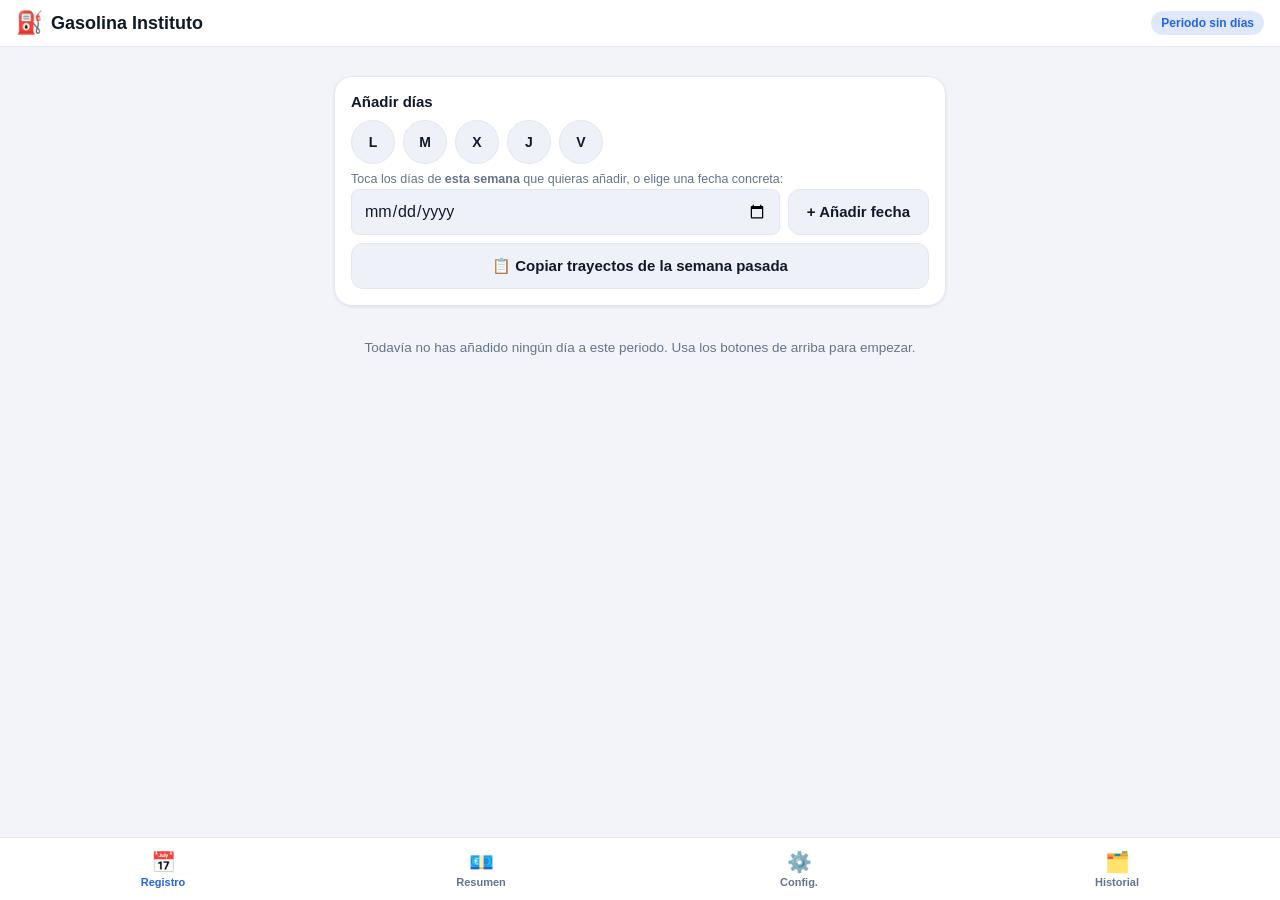
==== index.html @ df7a8aff "Registro guiado en 3 pasos, informe de deudas completo y mejoras de uso diario - Añadir/editar traye" ====
<!DOCTYPE html>
<html lang="es">
<head>
<meta charset="UTF-8">
<meta name="viewport" content="width=device-width, initial-scale=1, viewport-fit=cover, maximum-scale=1">
<title>Gasolina Instituto</title>
<meta name="description" content="Calcula cuánto paga cada persona de gasolina al compartir coche para ir al instituto">

<!-- PWA -->
<link rel="manifest" href="manifest.json">
<meta name="theme-color" content="#2563eb">
<meta name="color-scheme" content="light dark">

<!-- iOS: instalación en pantalla de inicio -->
<meta name="apple-mobile-web-app-capable" content="yes">
<meta name="apple-mobile-web-app-status-bar-style" content="black-translucent">
<meta name="apple-mobile-web-app-title" content="Gasolina">
<link rel="apple-touch-icon" href="icons/apple-touch-icon.png">
<link rel="icon" type="image/png" sizes="32x32" href="icons/favicon-32.png">

<link rel="stylesheet" href="css/styles.css">
</head>
<body>

<header class="app-header">
  <div class="app-header-title">
    <span class="app-logo" aria-hidden="true">⛽</span>
    <h1>Gasolina Instituto</h1>
  </div>
  <div class="period-badge" id="periodLabel">Periodo actual</div>
</header>

<div id="iosInstallBanner" class="ios-banner hidden">
  <span>Instala esta app: toca <strong>Compartir</strong> <span aria-hidden="true">⬆️</span> y luego <strong>&quot;Añadir a pantalla de inicio&quot;</strong>.</span>
  <button type="button" id="iosInstallDismiss" class="icon-btn" aria-label="Cerrar aviso">✕</button>
</div>

<div id="updateBanner" class="ios-banner update-banner hidden">
  <span>Hay una versión nueva de la app disponible.</span>
  <button type="button" id="updateReloadBtn" class="btn btn-sm btn-primary">Actualizar</button>
</div>

<main id="mainContent">

  <!-- ===================== REGISTRO ===================== -->
  <section id="tab-registro" class="tab-panel active" data-tab-panel="registro">

    <div class="card add-day-card">
      <h2>Añadir días</h2>
      <div class="quick-days" id="quickWeekdayButtons">
        <button type="button" class="chip-btn" data-weekday="1">L</button>
        <button type="button" class="chip-btn" data-weekday="2">M</button>
        <button type="button" class="chip-btn" data-weekday="3">X</button>
        <button type="button" class="chip-btn" data-weekday="4">J</button>
        <button type="button" class="chip-btn" data-weekday="5">V</button>
      </div>
      <p class="hint">Toca los días de <strong>esta semana</strong> que quieras añadir, o elige una fecha concreta:</p>
      <div class="row-inline">
        <input type="date" id="customDateInput" class="input">
        <button type="button" id="addCustomDateBtn" class="btn btn-secondary">+ Añadir fecha</button>
      </div>
      <button type="button" id="copyPrevWeekBtn" class="btn btn-secondary btn-block mt-8">📋 Copiar trayectos de la semana pasada</button>
    </div>

    <div id="dayList" class="day-list">
      <!-- días renderizados por JS -->
    </div>

    <p id="registroEmptyState" class="empty-state hidden">
      Todavía no has añadido ningún día a este periodo. Usa los botones de arriba para empezar.
    </p>
  </section>

  <!-- ===================== RESUMEN ===================== -->
  <section id="tab-resumen" class="tab-panel" data-tab-panel="resumen">
    <div id="summaryContent"><!-- renderizado por JS --></div>
  </section>

  <!-- ===================== CONFIGURACIÓN ===================== -->
  <section id="tab-config" class="tab-panel" data-tab-panel="config">

    <div class="card">
      <div class="card-header-row">
        <h2>Personas</h2>
        <button type="button" class="btn btn-primary btn-sm" id="addPersonBtn">+ Añadir</button>
      </div>
      <div id="peopleList" class="item-list"></div>
      <p id="peopleEmptyState" class="empty-state hidden">Añade a las personas del grupo.</p>
    </div>

    <div class="card">
      <div class="card-header-row">
        <h2>Coches</h2>
        <button type="button" class="btn btn-primary btn-sm" id="addCarBtn">+ Añadir</button>
      </div>
      <div id="carsList" class="item-list"></div>
      <p id="carsEmptyState" class="empty-state hidden">Añade personas primero y luego los coches del grupo.</p>
    </div>

    <div class="card">
      <h2>Precio de la gasolina</h2>
      <label class="field">
        <span>Precio general (€/L)</span>
        <input type="number" id="globalPriceInput" class="input" inputmode="decimal" step="0.001" min="0" placeholder="1.650">
      </label>
      <p class="hint">Cada coche puede tener su propio precio si repostáis en gasolineras distintas (edítalo en el coche).</p>
    </div>

    <div class="card">
      <div class="card-header-row">
        <h2>Trayectos guardados</h2>
        <button type="button" class="btn btn-primary btn-sm" id="addSavedTripBtn">+ Añadir</button>
      </div>
      <div id="savedTripsList" class="item-list"></div>
      <p id="savedTripsEmptyState" class="empty-state hidden">Ej. &quot;Casa → Instituto, 15 km&quot; para no escribir los km cada vez.</p>
    </div>

    <div class="card">
      <h2>Opciones</h2>
      <label class="field-toggle">
        <input type="checkbox" id="driverPaysToggle">
        <span>El conductor paga su parte de cada trayecto</span>
      </label>
      <p class="hint">Si lo desactivas, el conductor no paga cuando también marcas que iba en el coche: solo pagan los demás pasajeros.</p>
    </div>

    <div class="card">
      <h2>Datos</h2>
      <p class="hint">Todo se guarda solo en este dispositivo. Exporta una copia de seguridad de vez en cuando.</p>
      <div class="row-inline wrap">
        <button type="button" class="btn btn-secondary" id="exportDataBtn">⬇️ Exportar JSON</button>
        <button type="button" class="btn btn-secondary" id="importDataBtn">⬆️ Importar JSON</button>
        <input type="file" id="importFileInput" accept="application/json" class="hidden">
      </div>
      <button type="button" class="btn btn-danger" id="resetDataBtn">Borrar todos los datos</button>
    </div>
  </section>

  <!-- ===================== HISTORIAL ===================== -->
  <section id="tab-historial" class="tab-panel" data-tab-panel="historial">
    <div id="historyAggregate" class="hidden"></div>
    <button type="button" id="clearHistoryBtn" class="btn btn-danger hidden">🗑 Borrar todo el historial</button>
    <h2 id="historyListHeading" class="section-heading hidden">Periodos cerrados</h2>
    <div id="historyList" class="history-list"></div>
    <p id="historyEmptyState" class="empty-state hidden">Aún no has cerrado ningún periodo. Cuando lo hagas desde &quot;Resumen&quot;, aparecerá aquí.</p>
  </section>

</main>

<nav class="tabbar" id="tabbar">
  <button type="button" class="tab-btn active" data-tab="registro">
    <span class="tab-icon" aria-hidden="true">📅</span><span>Registro</span>
  </button>
  <button type="button" class="tab-btn" data-tab="resumen">
    <span class="tab-icon" aria-hidden="true">💶</span><span>Resumen</span>
  </button>
  <button type="button" class="tab-btn" data-tab="config">
    <span class="tab-icon" aria-hidden="true">⚙️</span><span>Config.</span>
  </button>
  <button type="button" class="tab-btn" data-tab="historial">
    <span class="tab-icon" aria-hidden="true">🗂️</span><span>Historial</span>
  </button>
</nav>

<!-- Modal genérico -->
<div id="modalOverlay" class="modal-overlay hidden">
  <div class="modal-box" role="dialog" aria-modal="true" aria-labelledby="modalTitle">
    <div class="modal-header">
      <h2 id="modalTitle"></h2>
      <button type="button" class="icon-btn" id="modalClose" aria-label="Cerrar">✕</button>
    </div>
    <div class="modal-body" id="modalBody"></div>
  </div>
</div>

<div id="toast" class="toast hidden" role="status" aria-live="polite">
  <span id="toastMessage"></span>
  <button type="button" id="toastUndoBtn" class="toast-undo-btn hidden">Deshacer</button>
</div>

<script src="js/app.js"></script>
</body>
</html>
---- css/styles.css ----
/* ===================== Variables & reset ===================== */
:root {
  --bg: #f2f4f9;
  --bg-elevated: #ffffff;
  --bg-inset: #eef1f8;
  --text: #10182b;
  --text-muted: #64748b;
  --border: #e2e6f0;
  --primary: #2563eb;
  --primary-contrast: #ffffff;
  --accent: #0d9488;
  --danger: #dc2626;
  --danger-bg: #fee2e2;
  --shadow: rgba(15, 23, 42, 0.08);
  --radius-lg: 18px;
  --radius-md: 12px;
  --radius-sm: 8px;
  --safe-bottom: env(safe-area-inset-bottom, 0px);
  --safe-top: env(safe-area-inset-top, 0px);
}

@media (prefers-color-scheme: dark) {
  :root {
    --bg: #0a0f1c;
    --bg-elevated: #141c2e;
    --bg-inset: #101827;
    --text: #e7ebf3;
    --text-muted: #8b96ab;
    --border: #232e47;
    --primary: #3b82f6;
    --primary-contrast: #071021;
    --accent: #2dd4bf;
    --danger: #f87171;
    --danger-bg: #3a1414;
    --shadow: rgba(0, 0, 0, 0.45);
  }
}

* { box-sizing: border-box; }

html, body {
  margin: 0;
  padding: 0;
  background: var(--bg);
  color: var(--text);
  font-family: -apple-system, BlinkMacSystemFont, "Segoe UI", Roboto, Helvetica, Arial, sans-serif;
  -webkit-tap-highlight-color: transparent;
}

body {
  padding-top: calc(var(--safe-top) + 64px);
  padding-bottom: calc(var(--safe-bottom) + 78px);
  min-height: 100vh;
}

h1, h2, h3 { margin: 0; }

button, input, select { font-family: inherit; }

.hidden { display: none !important; }

/* ===================== Header ===================== */
.app-header {
  position: fixed;
  top: 0; left: 0; right: 0;
  z-index: 20;
  display: flex;
  align-items: center;
  justify-content: space-between;
  gap: 8px;
  padding: calc(var(--safe-top) + 10px) 16px 10px;
  background: var(--bg-elevated);
  border-bottom: 1px solid var(--border);
}

.app-header-title { display: flex; align-items: center; gap: 8px; }
.app-logo { font-size: 22px; }
.app-header h1 { font-size: 18px; font-weight: 700; }

.period-badge {
  font-size: 12px;
  font-weight: 600;
  color: var(--primary);
  background: color-mix(in srgb, var(--primary) 14%, transparent);
  padding: 5px 10px;
  border-radius: 999px;
  white-space: nowrap;
}

.ios-banner {
  position: sticky;
  top: calc(var(--safe-top) + 64px);
  z-index: 15;
  display: flex;
  align-items: center;
  gap: 10px;
  background: var(--accent);
  color: #06251f;
  padding: 10px 14px;
  font-size: 13px;
  line-height: 1.4;
}
.ios-banner .icon-btn { color: #06251f; }

.update-banner {
  /* position: static (no sticky) para que nunca se solape con el aviso de iOS
     si ambos llegaran a mostrarse a la vez: cada uno "sticky" a igual `top`
     se dibujaría encima del otro en vez de apilarse. */
  position: static;
  background: #1e40af;
  color: #fff;
  justify-content: space-between;
}
.update-banner .btn { flex-shrink: 0; }

/* ===================== Main / layout ===================== */
main { padding: 12px 14px 24px; max-width: 640px; margin: 0 auto; }

.tab-panel { display: none; }
.tab-panel.active { display: block; }

/* ===================== Cards ===================== */
.card {
  background: var(--bg-elevated);
  border: 1px solid var(--border);
  border-radius: var(--radius-lg);
  padding: 16px;
  margin-bottom: 14px;
  box-shadow: 0 1px 3px var(--shadow);
}

.card h2 { font-size: 15px; font-weight: 700; margin-bottom: 10px; }

.card-header-row {
  display: flex;
  align-items: center;
  justify-content: space-between;
  margin-bottom: 10px;
}
.card-header-row h2 { margin-bottom: 0; }

.hint { font-size: 12.5px; color: var(--text-muted); line-height: 1.5; margin: 6px 0 0; }

/* ===================== Buttons ===================== */
.btn {
  appearance: none;
  border: none;
  border-radius: var(--radius-md);
  padding: 13px 18px;
  font-size: 15px;
  font-weight: 600;
  cursor: pointer;
  min-height: 46px;
  touch-action: manipulation;
  transition: transform 0.05s ease, opacity 0.15s ease;
}
.btn:active { transform: scale(0.97); }

.btn-primary { background: var(--primary); color: var(--primary-contrast); }
.btn-secondary { background: var(--bg-inset); color: var(--text); border: 1px solid var(--border); }
.btn-danger { background: var(--danger-bg); color: var(--danger); width: 100%; margin-top: 10px; }
.btn-sm { padding: 8px 14px; min-height: 36px; font-size: 13px; }
.btn-block { width: 100%; }
.btn:disabled { opacity: 0.5; cursor: not-allowed; }

.icon-btn {
  background: transparent;
  border: none;
  font-size: 18px;
  width: 36px;
  height: 36px;
  border-radius: 50%;
  cursor: pointer;
  color: var(--text-muted);
  display: inline-flex;
  align-items: center;
  justify-content: center;
}
.icon-btn:active { background: var(--bg-inset); }
.icon-btn.danger { color: var(--danger); }

.chip-btn {
  border: 1.5px solid var(--border);
  background: var(--bg-inset);
  color: var(--text);
  border-radius: 999px;
  padding: 10px 0;
  width: 44px;
  height: 44px;
  font-weight: 700;
  font-size: 14px;
  cursor: pointer;
}
.chip-btn.active { background: var(--primary); border-color: var(--primary); color: var(--primary-contrast); }
.chip-btn.taken { opacity: 0.45; }

.quick-days { display: flex; gap: 8px; margin-bottom: 4px; }

/* ===================== Forms ===================== */
.field { display: flex; flex-direction: column; gap: 6px; margin-bottom: 12px; font-size: 13px; font-weight: 600; color: var(--text-muted); }
.field:last-child { margin-bottom: 0; }

.input, select.input {
  border: 1.5px solid var(--border);
  border-radius: var(--radius-sm);
  padding: 12px 12px;
  font-size: 16px;
  background: var(--bg-inset);
  color: var(--text);
  width: 100%;
  min-height: 46px;
}
.input:focus, select.input:focus { outline: 2px solid var(--primary); outline-offset: 1px; }

.field-toggle {
  display: flex;
  align-items: center;
  gap: 10px;
  font-size: 14px;
  font-weight: 600;
  color: var(--text);
  cursor: pointer;
}
.field-toggle input[type="checkbox"] { width: 20px; height: 20px; accent-color: var(--primary); flex-shrink: 0; }

.row-inline { display: flex; gap: 8px; align-items: center; }
.row-inline.wrap { flex-wrap: wrap; }
.row-inline .input { flex: 1; }

.checkbox-grid { display: flex; flex-direction: column; gap: 2px; }
.checkbox-row {
  display: flex;
  align-items: center;
  gap: 12px;
  padding: 11px 4px;
  border-bottom: 1px solid var(--border);
  font-size: 15px;
}
.checkbox-row:last-child { border-bottom: none; }
.checkbox-row input[type="checkbox"] { width: 22px; height: 22px; accent-color: var(--primary); flex-shrink: 0; }
.checkbox-row .driver-tag {
  font-size: 11px;
  font-weight: 700;
  color: var(--primary);
  background: color-mix(in srgb, var(--primary) 14%, transparent);
  padding: 2px 8px;
  border-radius: 999px;
  margin-left: auto;
}

/* ===================== Item list (personas/coches/trayectos) ===================== */
.item-list { display: flex; flex-direction: column; gap: 8px; }
.item-row {
  display: flex;
  align-items: center;
  gap: 10px;
  background: var(--bg-inset);
  border-radius: var(--radius-sm);
  padding: 10px 8px 10px 14px;
}
.item-row-main { flex: 1; min-width: 0; }
.item-row-title { font-weight: 700; font-size: 14.5px; }
.item-row-sub { font-size: 12.5px; color: var(--text-muted); margin-top: 2px; }
.item-row-actions { display: flex; gap: 2px; flex-shrink: 0; }

.empty-state {
  font-size: 13.5px;
  color: var(--text-muted);
  text-align: center;
  padding: 18px 10px;
  line-height: 1.5;
}

/* ===================== Registro: días y trayectos ===================== */
.add-day-card .quick-days { justify-content: flex-start; }

.day-card {
  background: var(--bg-elevated);
  border: 1px solid var(--border);
  border-radius: var(--radius-lg);
  margin-bottom: 12px;
  overflow: hidden;
  box-shadow: 0 1px 3px var(--shadow);
}
.day-card-header {
  display: flex;
  align-items: center;
  justify-content: space-between;
  gap: 8px;
  padding: 12px 14px;
  background: var(--bg-inset);
}
.day-card-title { font-weight: 700; font-size: 14.5px; }
.day-card-subtitle { font-size: 12px; color: var(--text-muted); margin-top: 1px; }
.day-card-actions { display: flex; align-items: center; gap: 2px; }

.day-card-body { padding: 10px 14px 14px; }

.trip-row {
  border: 1px solid var(--border);
  border-radius: var(--radius-md);
  padding: 10px 12px;
  margin-bottom: 8px;
}
.trip-row:last-child { margin-bottom: 0; }
.trip-row-top { display: flex; align-items: flex-start; justify-content: space-between; gap: 8px; }
.trip-row-car { font-weight: 700; font-size: 14px; }
.trip-row-meta { font-size: 12.5px; color: var(--text-muted); margin-top: 2px; }
.trip-row-cost { font-weight: 700; color: var(--primary); font-size: 14px; white-space: nowrap; }
.trip-row-people { font-size: 12.5px; color: var(--text-muted); margin-top: 6px; line-height: 1.5; }
.trip-row-buttons { display: flex; gap: 4px; margin-top: 8px; flex-wrap: wrap; }
.trip-row-buttons .btn { flex: 1; min-width: 90px; }

.add-trip-btn { margin-top: 4px; }

/* ===================== Resumen ===================== */
.summary-hero {
  /* Colores fijos (no ligados a --primary/--accent): en modo oscuro esas variables
     se aclaran y el texto blanco pierde contraste contra el extremo del degradado. */
  background: linear-gradient(135deg, #1e40af, #115e59);
  color: #fff;
  border-radius: var(--radius-lg);
  padding: 20px 18px;
  margin-bottom: 14px;
}
.summary-hero-label { font-size: 12.5px; opacity: 0.85; font-weight: 600; }
.summary-hero-value { font-size: 32px; font-weight: 800; margin-top: 4px; }
.summary-hero-sub { font-size: 12.5px; opacity: 0.9; margin-top: 6px; }

.summary-list { display: flex; flex-direction: column; gap: 8px; }
.summary-item {
  display: flex;
  align-items: center;
  justify-content: space-between;
  gap: 10px;
  background: var(--bg-inset);
  border-radius: var(--radius-sm);
  padding: 10px 12px;
}
.summary-item-name { font-weight: 700; font-size: 14px; }
.summary-item-sub { font-size: 12px; color: var(--text-muted); margin-top: 2px; }
.summary-item-value { font-weight: 700; font-size: 14.5px; white-space: nowrap; }

.debt-item {
  display: flex;
  align-items: center;
  gap: 10px;
  background: var(--bg-inset);
  border-radius: var(--radius-sm);
  padding: 12px;
  font-size: 14px;
}
.debt-arrow { color: var(--text-muted); }
.debt-amount { margin-left: auto; font-weight: 800; color: var(--danger); white-space: nowrap; }

.summary-actions { display: flex; flex-direction: column; gap: 10px; margin-top: 4px; }

/* ===================== Historial ===================== */
.section-heading { font-size: 15px; font-weight: 700; margin: 4px 2px 10px; }
#clearHistoryBtn { margin-bottom: 14px; }

.history-item {
  background: var(--bg-elevated);
  border: 1px solid var(--border);
  border-radius: var(--radius-lg);
  padding: 14px;
  margin-bottom: 10px;
}
.history-item-header { display: flex; justify-content: space-between; align-items: flex-start; gap: 10px; cursor: pointer; }
.history-item-title { font-weight: 700; font-size: 14.5px; }
.history-item-sub { font-size: 12px; color: var(--text-muted); margin-top: 2px; }
.history-item-total { font-weight: 800; color: var(--primary); font-size: 15px; white-space: nowrap; }
.history-item-detail { margin-top: 12px; padding-top: 12px; border-top: 1px solid var(--border); }
.history-item-detail.hidden { display: none; }

/* ===================== Tabbar ===================== */
.tabbar {
  position: fixed;
  left: 0; right: 0; bottom: 0;
  z-index: 20;
  display: flex;
  background: var(--bg-elevated);
  border-top: 1px solid var(--border);
  padding: 6px 4px calc(6px + var(--safe-bottom));
}
.tab-btn {
  flex: 1;
  background: none;
  border: none;
  display: flex;
  flex-direction: column;
  align-items: center;
  gap: 2px;
  padding: 6px 2px;
  font-size: 11px;
  font-weight: 600;
  color: var(--text-muted);
  cursor: pointer;
  border-radius: var(--radius-sm);
}
.tab-btn .tab-icon { font-size: 20px; }
.tab-btn.active { color: var(--primary); }

/* ===================== Modal ===================== */
.modal-overlay {
  position: fixed;
  inset: 0;
  z-index: 50;
  background: rgba(8, 12, 22, 0.55);
  display: flex;
  align-items: flex-end;
  justify-content: center;
}
.modal-box {
  background: var(--bg-elevated);
  width: 100%;
  max-width: 640px;
  max-height: 86vh;
  overflow-y: auto;
  border-radius: 20px 20px 0 0;
  padding-bottom: calc(16px + var(--safe-bottom));
  animation: slide-up 0.18s ease-out;
}
@keyframes slide-up {
  from { transform: translateY(24px); opacity: 0; }
  to { transform: translateY(0); opacity: 1; }
}
.modal-header {
  display: flex;
  align-items: center;
  justify-content: space-between;
  padding: 16px 16px 8px;
  position: sticky;
  top: 0;
  background: var(--bg-elevated);
}
.modal-header h2 { font-size: 17px; }
.modal-body { padding: 6px 16px 16px; }
.modal-body .btn-primary { margin-top: 6px; }
.modal-footer-actions { display: flex; gap: 8px; margin-top: 14px; }
.modal-footer-actions .btn { flex: 1; }

/* ---- Asistente paso a paso (añadir/editar trayecto) ---- */
.wizard-steps { display: flex; justify-content: center; gap: 10px; margin-bottom: 18px; }
.wizard-dot {
  width: 32px; height: 32px; border-radius: 50%;
  border: 2px solid var(--border);
  background: var(--bg-inset); color: var(--text-muted);
  font-weight: 700; font-size: 14px; cursor: pointer;
  display: flex; align-items: center; justify-content: center;
  padding: 0;
}
.wizard-dot.done { border-color: var(--primary); color: var(--primary); }
.wizard-dot.active { background: var(--primary); border-color: var(--primary); color: var(--primary-contrast); }

.wizard-title { font-size: 17px; font-weight: 700; margin: 0 0 14px; text-align: center; }

.wizard-options { display: flex; flex-direction: column; gap: 10px; margin-bottom: 6px; }
.wizard-option {
  display: flex; flex-direction: column; align-items: flex-start; gap: 3px;
  text-align: left; width: 100%; padding: 14px 16px;
  border-radius: var(--radius-md); border: 2px solid var(--border);
  background: var(--bg-inset); cursor: pointer;
}
.wizard-option.selected { border-color: var(--primary); background: color-mix(in srgb, var(--primary) 14%, var(--bg-inset)); }
.wizard-option-title { font-weight: 700; font-size: 15px; color: var(--text); }
.wizard-option-sub { font-size: 12.5px; color: var(--text-muted); }

.wizard-chip-row { display: flex; flex-wrap: wrap; gap: 8px; margin-bottom: 6px; }
.wizard-chip {
  border: 1.5px solid var(--border); background: var(--bg-inset); color: var(--text);
  border-radius: 999px; padding: 9px 14px; font-size: 13.5px; font-weight: 600; cursor: pointer;
}
.wizard-chip.selected { background: var(--primary); border-color: var(--primary); color: var(--primary-contrast); }

/* ===================== Toast ===================== */
.toast {
  position: fixed;
  bottom: calc(90px + var(--safe-bottom));
  left: 50%;
  transform: translateX(-50%);
  display: flex;
  align-items: center;
  gap: 12px;
  background: var(--text);
  color: var(--bg);
  padding: 10px 10px 10px 18px;
  border-radius: 999px;
  font-size: 13.5px;
  font-weight: 600;
  z-index: 60;
  box-shadow: 0 4px 14px var(--shadow);
  max-width: 90vw;
  text-align: center;
}

.toast-undo-btn {
  /* Mismo color que el mensaje (var(--bg) sobre var(--text)): es el par con
     más contraste garantizado del sistema de color, en los dos temas. */
  appearance: none;
  border: none;
  background: transparent;
  color: var(--bg);
  text-decoration: underline;
  font-weight: 700;
  font-size: 13.5px;
  padding: 6px 10px;
  border-radius: 999px;
  cursor: pointer;
  flex-shrink: 0;
}
.toast-undo-btn:active { opacity: 0.6; }

/* ===================== Utility ===================== */
.text-muted { color: var(--text-muted); }
.text-center { text-align: center; }
.mt-8 { margin-top: 8px; }
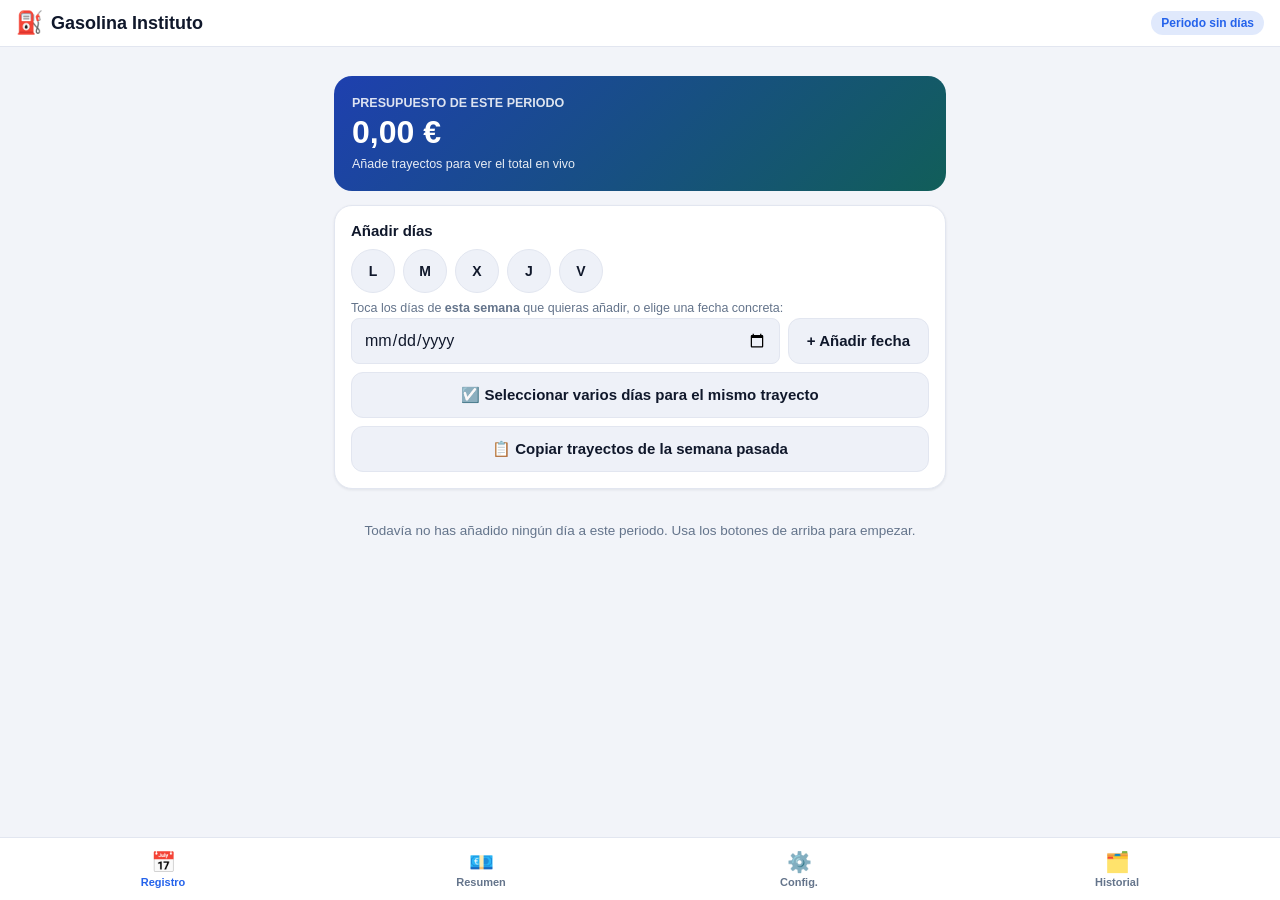
==== commit 55c693ce: "Seleccion multiple de dias, deudas sin simplificar y panel de presupuesto - Registro: se pueden sele" ====
--- a/index.html
+++ b/index.html
@@ -45,6 +45,8 @@
   <!-- ===================== REGISTRO ===================== -->
   <section id="tab-registro" class="tab-panel active" data-tab-panel="registro">
 
+    <div id="registroDashboard" class="summary-hero"></div>
+
     <div class="card add-day-card">
       <h2>Añadir días</h2>
       <div class="quick-days" id="quickWeekdayButtons">
@@ -54,11 +56,22 @@
         <button type="button" class="chip-btn" data-weekday="4">J</button>
         <button type="button" class="chip-btn" data-weekday="5">V</button>
       </div>
-      <p class="hint">Toca los días de <strong>esta semana</strong> que quieras añadir, o elige una fecha concreta:</p>
+      <p class="hint" id="addDaysHint">Toca los días de <strong>esta semana</strong> que quieras añadir, o elige una fecha concreta:</p>
       <div class="row-inline">
         <input type="date" id="customDateInput" class="input">
         <button type="button" id="addCustomDateBtn" class="btn btn-secondary">+ Añadir fecha</button>
       </div>
+
+      <button type="button" id="toggleMultiSelectBtn" class="btn btn-secondary btn-block mt-8">☑️ Seleccionar varios días para el mismo trayecto</button>
+
+      <div id="multiSelectBar" class="multi-select-bar hidden">
+        <span id="multiSelectCount">0 días seleccionados</span>
+        <div class="row-inline">
+          <button type="button" id="multiSelectAddTripBtn" class="btn btn-primary" disabled>+ Añadir trayecto</button>
+          <button type="button" id="multiSelectCancelBtn" class="btn btn-secondary">Cancelar</button>
+        </div>
+      </div>
+
       <button type="button" id="copyPrevWeekBtn" class="btn btn-secondary btn-block mt-8">📋 Copiar trayectos de la semana pasada</button>
     </div>
 
--- a/css/styles.css
+++ b/css/styles.css
@@ -193,6 +193,21 @@
 }
 .chip-btn.active { background: var(--primary); border-color: var(--primary); color: var(--primary-contrast); }
 .chip-btn.taken { opacity: 0.45; }
+.chip-btn.picked { box-shadow: 0 0 0 3px var(--accent); }
+
+.multi-select-bar {
+  display: flex;
+  flex-direction: column;
+  gap: 8px;
+  background: var(--bg-inset);
+  border: 1.5px dashed var(--primary);
+  border-radius: var(--radius-md);
+  padding: 12px;
+  margin-top: 10px;
+  font-size: 13.5px;
+  font-weight: 600;
+}
+.multi-select-bar .row-inline .btn { flex: 1; }
 
 .quick-days { display: flex; gap: 8px; margin-bottom: 4px; }
 
@@ -326,6 +341,20 @@
 .summary-hero-label { font-size: 12.5px; opacity: 0.85; font-weight: 600; }
 .summary-hero-value { font-size: 32px; font-weight: 800; margin-top: 4px; }
 .summary-hero-sub { font-size: 12.5px; opacity: 0.9; margin-top: 6px; }
+
+.dashboard-link-btn {
+  appearance: none;
+  border: none;
+  background: rgba(255, 255, 255, 0.16);
+  color: #fff;
+  font-size: 12.5px;
+  font-weight: 700;
+  padding: 8px 14px;
+  border-radius: 999px;
+  margin-top: 12px;
+  cursor: pointer;
+}
+.dashboard-link-btn:active { background: rgba(255, 255, 255, 0.28); }
 
 .summary-list { display: flex; flex-direction: column; gap: 8px; }
 .summary-item {
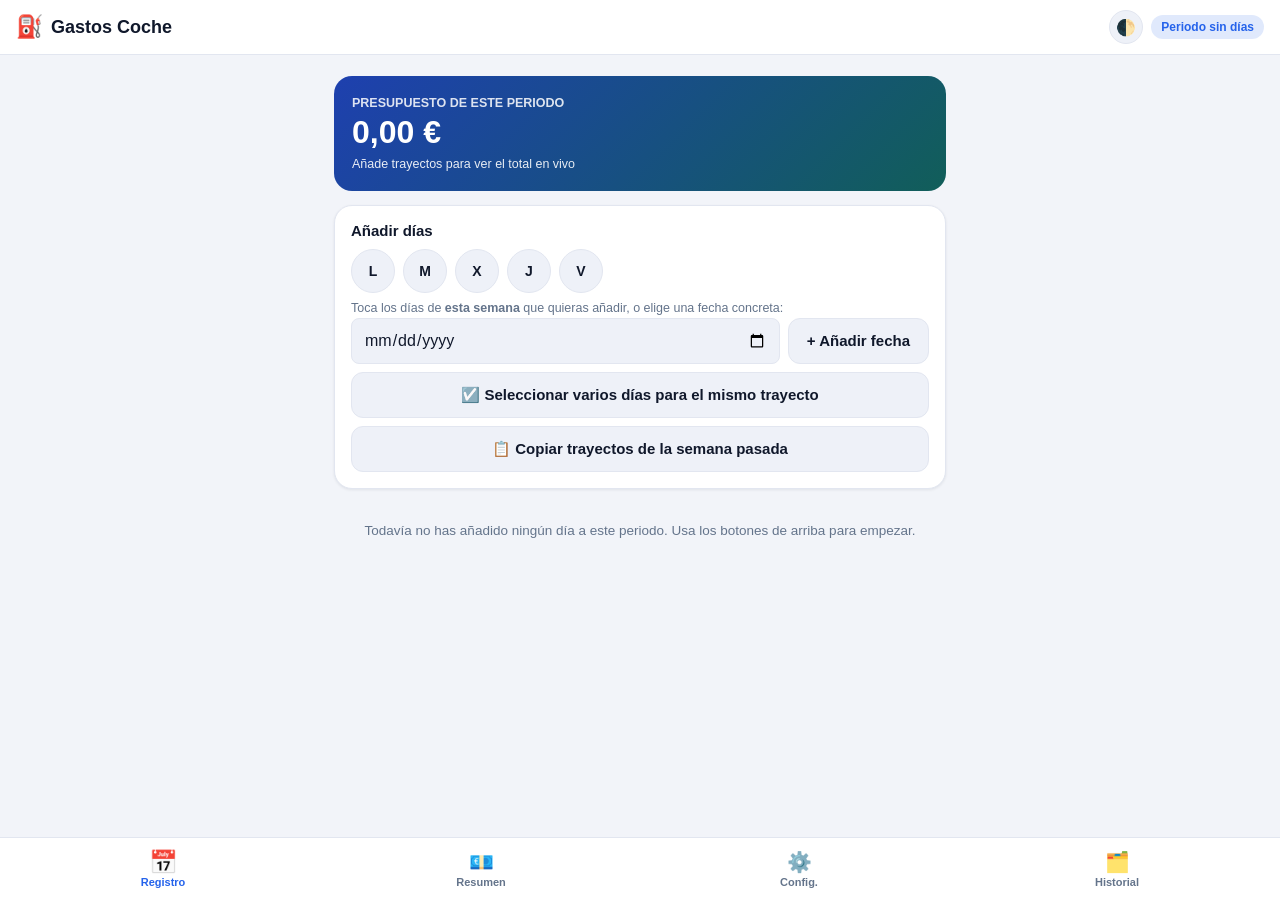
==== commit 5cc9908b: "Renombrar a "Gastos Coche", tema claro/oscuro manual y animaciones - Renombrada la app de "Gasolina " ====
--- a/index.html
+++ b/index.html
@@ -3,8 +3,8 @@
 <head>
 <meta charset="UTF-8">
 <meta name="viewport" content="width=device-width, initial-scale=1, viewport-fit=cover, maximum-scale=1">
-<title>Gasolina Instituto</title>
-<meta name="description" content="Calcula cuánto paga cada persona de gasolina al compartir coche para ir al instituto">
+<title>Gastos Coche</title>
+<meta name="description" content="Calcula cuánto paga cada persona por compartir coche: gasolina, trayectos y deudas entre el grupo">
 
 <!-- PWA -->
 <link rel="manifest" href="manifest.json">
@@ -14,7 +14,7 @@
 <!-- iOS: instalación en pantalla de inicio -->
 <meta name="apple-mobile-web-app-capable" content="yes">
 <meta name="apple-mobile-web-app-status-bar-style" content="black-translucent">
-<meta name="apple-mobile-web-app-title" content="Gasolina">
+<meta name="apple-mobile-web-app-title" content="Gastos Coche">
 <link rel="apple-touch-icon" href="icons/apple-touch-icon.png">
 <link rel="icon" type="image/png" sizes="32x32" href="icons/favicon-32.png">
 
@@ -25,9 +25,12 @@
 <header class="app-header">
   <div class="app-header-title">
     <span class="app-logo" aria-hidden="true">⛽</span>
-    <h1>Gasolina Instituto</h1>
+    <h1>Gastos Coche</h1>
   </div>
-  <div class="period-badge" id="periodLabel">Periodo actual</div>
+  <div class="app-header-actions">
+    <button type="button" id="themeToggleBtn" class="theme-toggle-btn" aria-label="Cambiar tema">🌓</button>
+    <div class="period-badge" id="periodLabel">Periodo actual</div>
+  </div>
 </header>
 
 <div id="iosInstallBanner" class="ios-banner hidden">
--- a/css/styles.css
+++ b/css/styles.css
@@ -19,8 +19,10 @@
   --safe-top: env(safe-area-inset-top, 0px);
 }
 
+/* Modo oscuro automático (sigue al sistema) cuando el usuario no ha elegido
+   uno explícitamente con el botón 🌓 del encabezado. */
 @media (prefers-color-scheme: dark) {
-  :root {
+  :root:not([data-theme="light"]) {
     --bg: #0a0f1c;
     --bg-elevated: #141c2e;
     --bg-inset: #101827;
@@ -36,7 +38,54 @@
   }
 }
 
+/* Modo oscuro/claro forzado explícitamente por el usuario, gane o no al sistema. */
+:root[data-theme="dark"] {
+  --bg: #0a0f1c;
+  --bg-elevated: #141c2e;
+  --bg-inset: #101827;
+  --text: #e7ebf3;
+  --text-muted: #8b96ab;
+  --border: #232e47;
+  --primary: #3b82f6;
+  --primary-contrast: #071021;
+  --accent: #2dd4bf;
+  --danger: #f87171;
+  --danger-bg: #3a1414;
+  --shadow: rgba(0, 0, 0, 0.45);
+}
+
+:root[data-theme="light"] {
+  --bg: #f2f4f9;
+  --bg-elevated: #ffffff;
+  --bg-inset: #eef1f8;
+  --text: #10182b;
+  --text-muted: #64748b;
+  --border: #e2e6f0;
+  --primary: #2563eb;
+  --primary-contrast: #ffffff;
+  --accent: #0d9488;
+  --danger: #dc2626;
+  --danger-bg: #fee2e2;
+  --shadow: rgba(15, 23, 42, 0.08);
+}
+
 * { box-sizing: border-box; }
+
+@media (prefers-reduced-motion: reduce) {
+  *, *::before, *::after {
+    animation-duration: 0.001ms !important;
+    animation-iteration-count: 1 !important;
+    transition-duration: 0.001ms !important;
+    scroll-behavior: auto !important;
+  }
+}
+
+/* Transición suave de colores al cambiar de tema (claro/oscuro/automático). */
+html, body, .app-header, .tabbar, .card, .day-card, .day-card-header, .history-item,
+.modal-box, .modal-header, .item-row, .trip-row, .input, .checkbox-row, .theme-toggle-btn,
+.wizard-option, .wizard-chip, .wizard-dot, .summary-item, .debt-item, .multi-select-bar {
+  transition: background-color 0.3s ease, color 0.3s ease, border-color 0.3s ease;
+}
 
 html, body {
   margin: 0;
@@ -45,6 +94,7 @@
   color: var(--text);
   font-family: -apple-system, BlinkMacSystemFont, "Segoe UI", Roboto, Helvetica, Arial, sans-serif;
   -webkit-tap-highlight-color: transparent;
+  scroll-behavior: smooth;
 }
 
 body {
@@ -76,6 +126,26 @@
 .app-header-title { display: flex; align-items: center; gap: 8px; }
 .app-logo { font-size: 22px; }
 .app-header h1 { font-size: 18px; font-weight: 700; }
+
+.app-header-actions { display: flex; align-items: center; gap: 8px; }
+
+.theme-toggle-btn {
+  appearance: none;
+  border: 1px solid var(--border);
+  background: var(--bg-inset);
+  color: var(--text);
+  font-size: 16px;
+  width: 34px;
+  height: 34px;
+  border-radius: 50%;
+  cursor: pointer;
+  display: flex;
+  align-items: center;
+  justify-content: center;
+  flex-shrink: 0;
+  transition: transform 0.2s ease, background-color 0.2s ease;
+}
+.theme-toggle-btn:active { transform: scale(0.88) rotate(-10deg); }
 
 .period-badge {
   font-size: 12px;
@@ -85,6 +155,7 @@
   padding: 5px 10px;
   border-radius: 999px;
   white-space: nowrap;
+  transition: background-color 0.2s ease, color 0.2s ease;
 }
 
 .ios-banner {
@@ -117,7 +188,12 @@
 main { padding: 12px 14px 24px; max-width: 640px; margin: 0 auto; }
 
 .tab-panel { display: none; }
-.tab-panel.active { display: block; }
+.tab-panel.active { display: block; animation: fadeSlideIn 0.28s ease; }
+
+@keyframes fadeSlideIn {
+  from { opacity: 0; transform: translateY(8px); }
+  to { opacity: 1; transform: translateY(0); }
+}
 
 /* ===================== Cards ===================== */
 .card {
@@ -127,6 +203,7 @@
   padding: 16px;
   margin-bottom: 14px;
   box-shadow: 0 1px 3px var(--shadow);
+  animation: fadeSlideIn 0.3s ease;
 }
 
 .card h2 { font-size: 15px; font-weight: 700; margin-bottom: 10px; }
@@ -152,9 +229,9 @@
   cursor: pointer;
   min-height: 46px;
   touch-action: manipulation;
-  transition: transform 0.05s ease, opacity 0.15s ease;
-}
-.btn:active { transform: scale(0.97); }
+  transition: transform 0.08s ease, opacity 0.15s ease, background-color 0.2s ease, box-shadow 0.2s ease;
+}
+.btn:active { transform: scale(0.96); }
 
 .btn-primary { background: var(--primary); color: var(--primary-contrast); }
 .btn-secondary { background: var(--bg-inset); color: var(--text); border: 1px solid var(--border); }
@@ -190,7 +267,9 @@
   font-weight: 700;
   font-size: 14px;
   cursor: pointer;
-}
+  transition: background-color 0.2s ease, border-color 0.2s ease, box-shadow 0.2s ease, transform 0.1s ease, color 0.2s ease;
+}
+.chip-btn:active { transform: scale(0.9); }
 .chip-btn.active { background: var(--primary); border-color: var(--primary); color: var(--primary-contrast); }
 .chip-btn.taken { opacity: 0.45; }
 .chip-btn.picked { box-shadow: 0 0 0 3px var(--accent); }
@@ -296,6 +375,7 @@
   margin-bottom: 12px;
   overflow: hidden;
   box-shadow: 0 1px 3px var(--shadow);
+  animation: fadeSlideIn 0.3s ease;
 }
 .day-card-header {
   display: flex;
@@ -394,6 +474,7 @@
   border-radius: var(--radius-lg);
   padding: 14px;
   margin-bottom: 10px;
+  animation: fadeSlideIn 0.3s ease;
 }
 .history-item-header { display: flex; justify-content: space-between; align-items: flex-start; gap: 10px; cursor: pointer; }
 .history-item-title { font-weight: 700; font-size: 14.5px; }
@@ -426,9 +507,12 @@
   color: var(--text-muted);
   cursor: pointer;
   border-radius: var(--radius-sm);
-}
-.tab-btn .tab-icon { font-size: 20px; }
+  transition: color 0.2s ease, transform 0.1s ease;
+}
+.tab-btn:active { transform: scale(0.92); }
+.tab-btn .tab-icon { font-size: 20px; display: inline-block; transition: transform 0.2s ease; }
 .tab-btn.active { color: var(--primary); }
+.tab-btn.active .tab-icon { transform: scale(1.15); }
 
 /* ===================== Modal ===================== */
 .modal-overlay {
@@ -439,6 +523,11 @@
   display: flex;
   align-items: flex-end;
   justify-content: center;
+  animation: overlayFadeIn 0.2s ease;
+}
+@keyframes overlayFadeIn {
+  from { background-color: rgba(8, 12, 22, 0); }
+  to { background-color: rgba(8, 12, 22, 0.55); }
 }
 .modal-box {
   background: var(--bg-elevated);
@@ -448,10 +537,10 @@
   overflow-y: auto;
   border-radius: 20px 20px 0 0;
   padding-bottom: calc(16px + var(--safe-bottom));
-  animation: slide-up 0.18s ease-out;
+  animation: slide-up 0.22s cubic-bezier(0.22, 1, 0.36, 1);
 }
 @keyframes slide-up {
-  from { transform: translateY(24px); opacity: 0; }
+  from { transform: translateY(28px); opacity: 0; }
   to { transform: translateY(0); opacity: 1; }
 }
 .modal-header {
@@ -478,9 +567,13 @@
   font-weight: 700; font-size: 14px; cursor: pointer;
   display: flex; align-items: center; justify-content: center;
   padding: 0;
+  transition: background-color 0.2s ease, border-color 0.2s ease, color 0.2s ease, transform 0.15s ease;
 }
 .wizard-dot.done { border-color: var(--primary); color: var(--primary); }
-.wizard-dot.active { background: var(--primary); border-color: var(--primary); color: var(--primary-contrast); }
+.wizard-dot.active { background: var(--primary); border-color: var(--primary); color: var(--primary-contrast); transform: scale(1.1); }
+
+/* Se reinicia (quitando y añadiendo la clase) en cada cambio de paso del asistente. */
+.step-anim { animation: fadeSlideIn 0.22s ease; }
 
 .wizard-title { font-size: 17px; font-weight: 700; margin: 0 0 14px; text-align: center; }
 
@@ -490,7 +583,9 @@
   text-align: left; width: 100%; padding: 14px 16px;
   border-radius: var(--radius-md); border: 2px solid var(--border);
   background: var(--bg-inset); cursor: pointer;
-}
+  transition: border-color 0.2s ease, background-color 0.2s ease, transform 0.1s ease;
+}
+.wizard-option:active { transform: scale(0.98); }
 .wizard-option.selected { border-color: var(--primary); background: color-mix(in srgb, var(--primary) 14%, var(--bg-inset)); }
 .wizard-option-title { font-weight: 700; font-size: 15px; color: var(--text); }
 .wizard-option-sub { font-size: 12.5px; color: var(--text-muted); }
@@ -499,7 +594,9 @@
 .wizard-chip {
   border: 1.5px solid var(--border); background: var(--bg-inset); color: var(--text);
   border-radius: 999px; padding: 9px 14px; font-size: 13.5px; font-weight: 600; cursor: pointer;
-}
+  transition: background-color 0.2s ease, border-color 0.2s ease, transform 0.1s ease;
+}
+.wizard-chip:active { transform: scale(0.94); }
 .wizard-chip.selected { background: var(--primary); border-color: var(--primary); color: var(--primary-contrast); }
 
 /* ===================== Toast ===================== */
@@ -521,6 +618,11 @@
   box-shadow: 0 4px 14px var(--shadow);
   max-width: 90vw;
   text-align: center;
+  animation: toastIn 0.25s cubic-bezier(0.34, 1.56, 0.64, 1);
+}
+@keyframes toastIn {
+  from { opacity: 0; transform: translate(-50%, 14px) scale(0.92); }
+  to { opacity: 1; transform: translate(-50%, 0) scale(1); }
 }
 
 .toast-undo-btn {
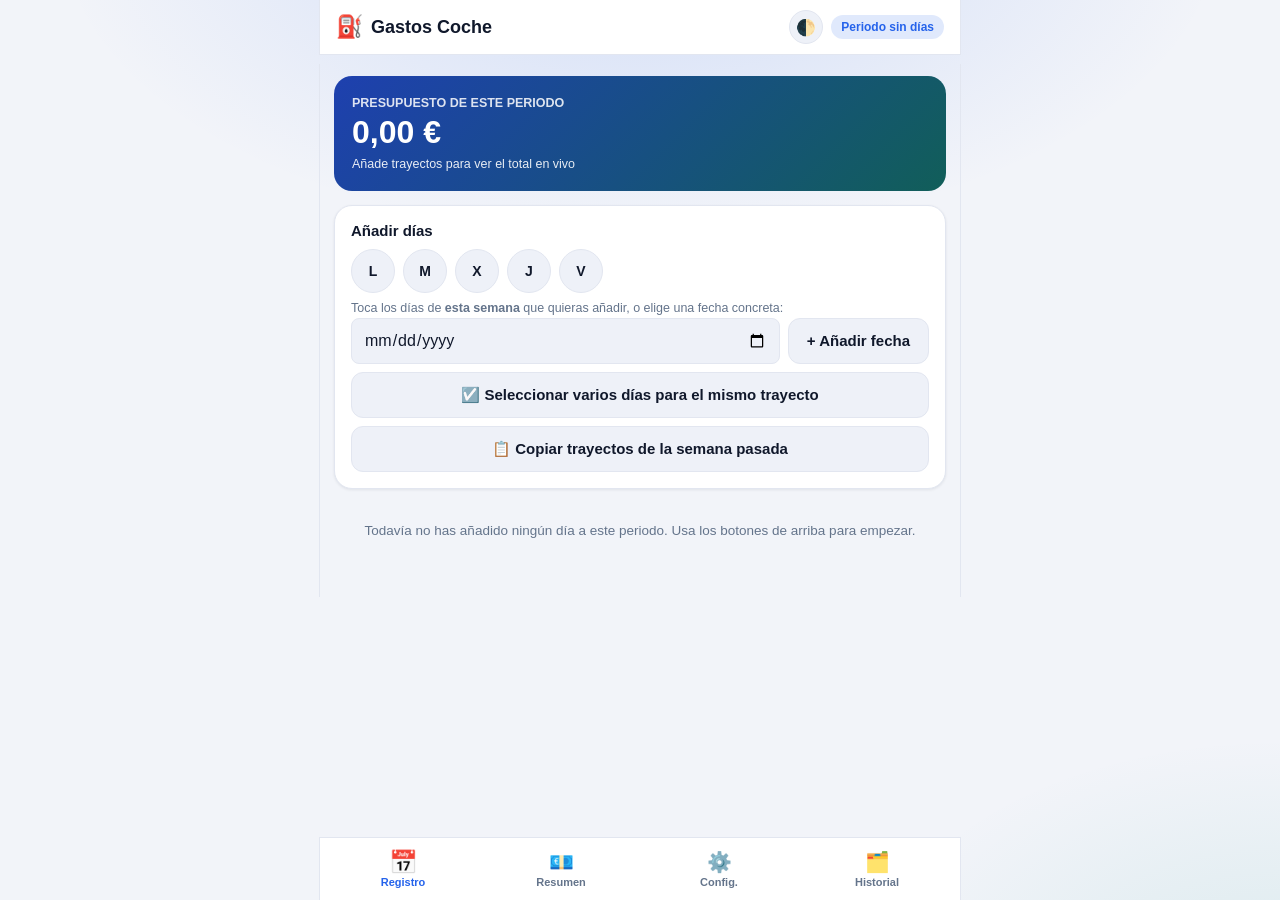
==== commit b201a864: "Reordenar trayectos, PIN de bloqueo, vista de escritorio y más pulido Añade botones para mover traye" ====
--- a/index.html
+++ b/index.html
@@ -28,6 +28,7 @@
     <h1>Gastos Coche</h1>
   </div>
   <div class="app-header-actions">
+    <button type="button" id="lockNowBtn" class="icon-btn lock-now-btn hidden" aria-label="Bloquear la app" title="Bloquear ahora">🔒</button>
     <button type="button" id="themeToggleBtn" class="theme-toggle-btn" aria-label="Cambiar tema">🌓</button>
     <div class="period-badge" id="periodLabel">Periodo actual</div>
   </div>
@@ -141,6 +142,11 @@
     </div>
 
     <div class="card">
+      <h2>Seguridad</h2>
+      <div id="securityPinStatus"></div>
+    </div>
+
+    <div class="card">
       <h2>Datos</h2>
       <p class="hint">Todo se guarda solo en este dispositivo. Exporta una copia de seguridad de vez en cuando.</p>
       <div class="row-inline wrap">
@@ -194,6 +200,18 @@
   <button type="button" id="toastUndoBtn" class="toast-undo-btn hidden">Deshacer</button>
 </div>
 
+<!-- Pantalla de bloqueo (solo si hay un PIN activado en Configuración) -->
+<div id="lockScreen" class="lock-screen hidden">
+  <div class="lock-box">
+    <div class="lock-icon" aria-hidden="true">🔒</div>
+    <h2>App bloqueada</h2>
+    <p class="hint">Introduce el PIN para continuar.</p>
+    <input type="password" id="lockPinInput" class="input lock-pin-input" inputmode="numeric" pattern="[0-9]*" maxlength="4" autocomplete="off" placeholder="••••">
+    <p id="lockError" class="lock-error hidden">PIN incorrecto</p>
+    <button type="button" class="btn btn-primary btn-block" id="lockUnlockBtn">Desbloquear</button>
+  </div>
+</div>
+
 <script src="js/app.js"></script>
 </body>
 </html>
--- a/css/styles.css
+++ b/css/styles.css
@@ -90,7 +90,6 @@
 html, body {
   margin: 0;
   padding: 0;
-  background: var(--bg);
   color: var(--text);
   font-family: -apple-system, BlinkMacSystemFont, "Segoe UI", Roboto, Helvetica, Arial, sans-serif;
   -webkit-tap-highlight-color: transparent;
@@ -101,6 +100,15 @@
   padding-top: calc(var(--safe-top) + 64px);
   padding-bottom: calc(var(--safe-bottom) + 78px);
   min-height: 100vh;
+  overflow-x: hidden;
+  /* Fondo con un poco de profundidad: un resplandor suave del color de marca
+     arriba (fijo, no se mueve al hacer scroll) sobre el color de fondo plano. */
+  background-color: var(--bg);
+  background-image:
+    radial-gradient(900px 480px at 50% -8%, color-mix(in srgb, var(--primary) 16%, transparent), transparent 65%),
+    radial-gradient(700px 420px at 100% 110%, color-mix(in srgb, var(--accent) 10%, transparent), transparent 60%);
+  background-repeat: no-repeat;
+  background-attachment: fixed, fixed;
 }
 
 h1, h2, h3 { margin: 0; }
@@ -147,6 +155,8 @@
 }
 .theme-toggle-btn:active { transform: scale(0.88) rotate(-10deg); }
 
+.lock-now-btn { width: 34px; height: 34px; font-size: 15px; border: 1px solid var(--border); }
+
 .period-badge {
   font-size: 12px;
   font-weight: 600;
@@ -188,7 +198,21 @@
 main { padding: 12px 14px 24px; max-width: 640px; margin: 0 auto; }
 
 .tab-panel { display: none; }
-.tab-panel.active { display: block; animation: fadeSlideIn 0.28s ease; }
+.tab-panel.active { display: block; }
+
+/* Transición direccional al cambiar de pestaña: la pestaña saliente se
+   desliza/desvanece y, justo después, la entrante llega desde el lado
+   contrario (según si la nueva pestaña queda a la derecha o la izquierda
+   de la actual en la barra inferior). Ver switchTab() en app.js. */
+@keyframes tabExitToLeft { from { opacity: 1; transform: translateX(0); } to { opacity: 0; transform: translateX(-18px); } }
+@keyframes tabExitToRight { from { opacity: 1; transform: translateX(0); } to { opacity: 0; transform: translateX(18px); } }
+@keyframes tabEnterFromRight { from { opacity: 0; transform: translateX(18px); } to { opacity: 1; transform: translateX(0); } }
+@keyframes tabEnterFromLeft { from { opacity: 0; transform: translateX(-18px); } to { opacity: 1; transform: translateX(0); } }
+
+.tab-panel.tab-exit-left { animation: tabExitToLeft 0.16s ease forwards; }
+.tab-panel.tab-exit-right { animation: tabExitToRight 0.16s ease forwards; }
+.tab-panel.active.tab-enter-right { animation: tabEnterFromRight 0.24s cubic-bezier(0.22, 1, 0.36, 1); }
+.tab-panel.active.tab-enter-left { animation: tabEnterFromLeft 0.24s cubic-bezier(0.22, 1, 0.36, 1); }
 
 @keyframes fadeSlideIn {
   from { opacity: 0; transform: translateY(8px); }
@@ -403,8 +427,11 @@
 .trip-row-meta { font-size: 12.5px; color: var(--text-muted); margin-top: 2px; }
 .trip-row-cost { font-weight: 700; color: var(--primary); font-size: 14px; white-space: nowrap; }
 .trip-row-people { font-size: 12.5px; color: var(--text-muted); margin-top: 6px; line-height: 1.5; }
-.trip-row-buttons { display: flex; gap: 4px; margin-top: 8px; flex-wrap: wrap; }
+.trip-row-buttons { display: flex; gap: 4px; margin-top: 8px; flex-wrap: wrap; align-items: center; }
 .trip-row-buttons .btn { flex: 1; min-width: 90px; }
+.reorder-btn { width: 30px; height: 30px; font-size: 12px; border: 1.5px solid var(--border); flex-shrink: 0; }
+.reorder-btn:disabled { opacity: 0.3; cursor: not-allowed; }
+.reorder-btn:disabled:active { background: transparent; }
 
 .add-trip-btn { margin-top: 4px; }
 
@@ -436,6 +463,16 @@
 }
 .dashboard-link-btn:active { background: rgba(255, 255, 255, 0.28); }
 
+.dashboard-stale-notice {
+  margin-top: 12px;
+  padding: 8px 12px;
+  border-radius: var(--radius-sm);
+  background: rgba(255, 255, 255, 0.14);
+  border-left: 3px solid #fbbf24;
+  font-size: 12px;
+  line-height: 1.4;
+}
+
 .summary-list { display: flex; flex-direction: column; gap: 8px; }
 .summary-item {
   display: flex;
@@ -450,6 +487,11 @@
 .summary-item-sub { font-size: 12px; color: var(--text-muted); margin-top: 2px; }
 .summary-item-value { font-weight: 700; font-size: 14.5px; white-space: nowrap; }
 
+.summary-item-bar { flex-direction: column; align-items: stretch; gap: 0; }
+.summary-item-row { display: flex; align-items: center; justify-content: space-between; gap: 10px; }
+.person-bar-track { height: 6px; background: var(--bg-elevated); border-radius: 999px; margin-top: 8px; overflow: hidden; }
+.person-bar-fill { height: 100%; border-radius: 999px; background: linear-gradient(90deg, var(--primary), var(--accent)); }
+
 .debt-item {
   display: flex;
   align-items: center;
@@ -462,7 +504,49 @@
 .debt-arrow { color: var(--text-muted); }
 .debt-amount { margin-left: auto; font-weight: 800; color: var(--danger); white-space: nowrap; }
 
+.settle-btn {
+  flex-shrink: 0;
+  width: 30px;
+  height: 30px;
+  font-size: 14px;
+  border: 1.5px solid var(--border);
+  color: var(--accent);
+  background: var(--bg-elevated);
+}
+.settle-btn:active { background: var(--accent); color: #fff; border-color: var(--accent); }
+
 .summary-actions { display: flex; flex-direction: column; gap: 10px; margin-top: 4px; }
+
+/* ===================== Modal de confirmación ===================== */
+.confirm-message { font-size: 14.5px; line-height: 1.5; white-space: pre-line; margin: 0 0 16px; }
+.confirm-actions { display: flex; flex-direction: column; gap: 10px; }
+
+/* ===================== Gráfico de evolución (Historial) ===================== */
+.chart-bars {
+  display: flex;
+  align-items: flex-end;
+  gap: 10px;
+  height: 150px;
+  padding-top: 22px;
+  overflow-x: auto;
+}
+.chart-bar-col {
+  flex: 0 0 auto;
+  width: 38px;
+  display: flex;
+  flex-direction: column;
+  align-items: center;
+  justify-content: flex-end;
+  height: 100%;
+}
+.chart-bar {
+  width: 100%;
+  min-height: 4px;
+  border-radius: 6px 6px 3px 3px;
+  background: linear-gradient(180deg, var(--primary), var(--accent));
+}
+.chart-bar-value { font-size: 10px; margin-bottom: 4px; color: var(--text-muted); white-space: nowrap; }
+.chart-bar-label { font-size: 10.5px; margin-top: 6px; color: var(--text-muted); white-space: nowrap; }
 
 /* ===================== Historial ===================== */
 .section-heading { font-size: 15px; font-weight: 700; margin: 4px 2px 10px; }
@@ -646,3 +730,56 @@
 .text-muted { color: var(--text-muted); }
 .text-center { text-align: center; }
 .mt-8 { margin-top: 8px; }
+
+/* ===================== Vista de escritorio ===================== */
+/* En pantallas anchas, la cabecera y la barra de pestañas (position: fixed,
+   left/right: 0) se estiraban a todo el ancho del viewport mientras que
+   <main> ya iba centrado con max-width. Aquí las alineamos con esa misma
+   columna de 640px, en vez de dejarlas estiradas de borde a borde. */
+@media (min-width: 700px) {
+  .app-header, .tabbar {
+    left: 50%;
+    right: auto;
+    transform: translateX(-50%);
+    width: 100%;
+    max-width: 640px;
+  }
+  .app-header, main, .tabbar {
+    box-shadow: -1px 0 0 var(--border), 1px 0 0 var(--border);
+  }
+  .ios-banner {
+    max-width: 640px;
+    margin: 0 auto;
+  }
+}
+
+/* ===================== Pantalla de bloqueo ===================== */
+.lock-screen {
+  position: fixed;
+  inset: 0;
+  z-index: 200;
+  background: var(--bg);
+  display: flex;
+  align-items: center;
+  justify-content: center;
+  padding: 20px;
+}
+.lock-box { width: 100%; max-width: 300px; text-align: center; }
+.lock-icon { font-size: 40px; margin-bottom: 8px; }
+.lock-box h2 { font-size: 19px; margin-bottom: 4px; }
+.lock-pin-input {
+  text-align: center;
+  font-size: 26px;
+  letter-spacing: 12px;
+  margin: 18px 0 10px;
+  padding-left: 22px;
+}
+.lock-error { color: var(--danger); font-size: 13px; margin: 0 0 12px; min-height: 16px; }
+.lock-error.hidden { display: none; }
+@keyframes lockShake {
+  10%, 90% { transform: translateX(-2px); }
+  20%, 80% { transform: translateX(4px); }
+  30%, 50%, 70% { transform: translateX(-8px); }
+  40%, 60% { transform: translateX(8px); }
+}
+.lock-box.shake { animation: lockShake 0.4s; }
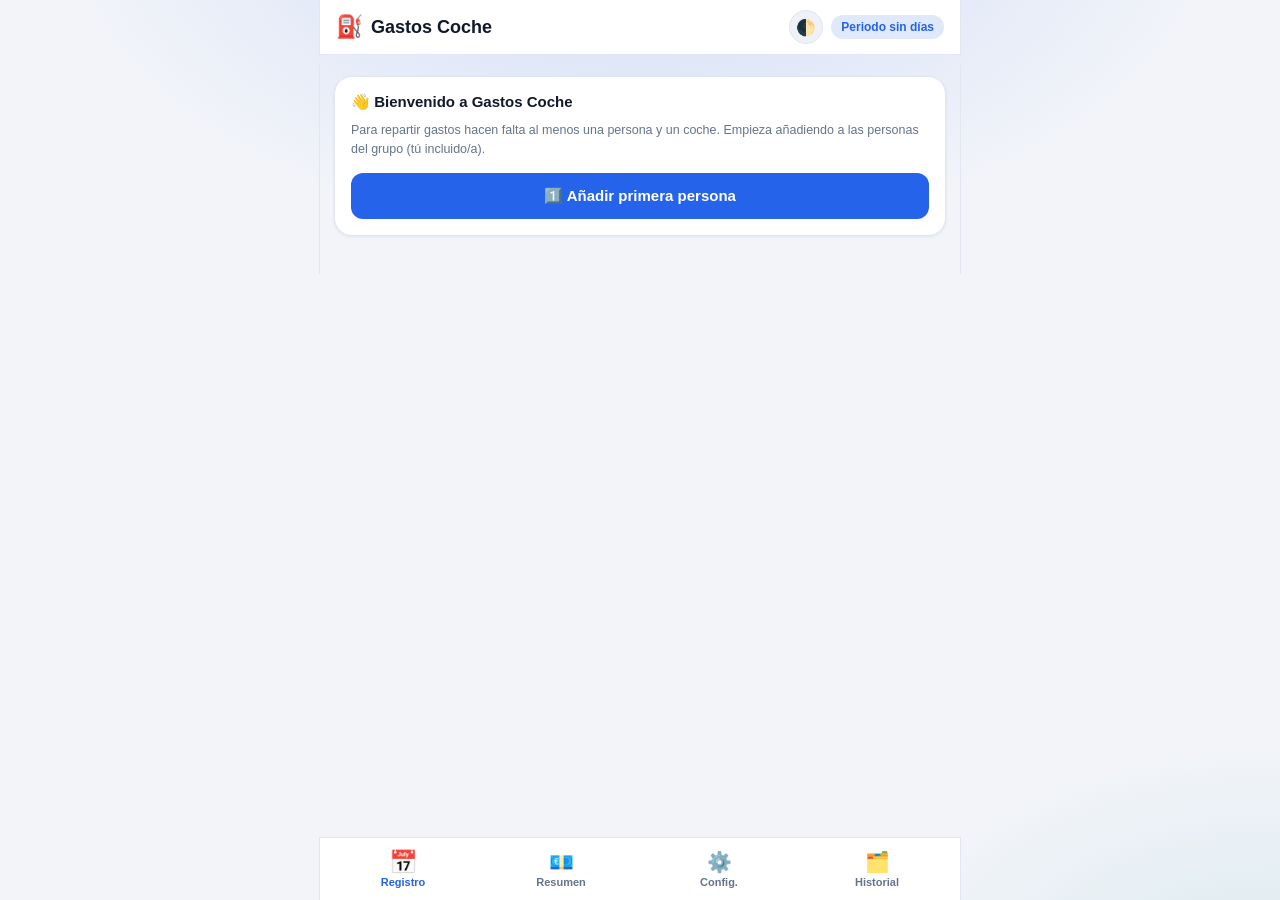
==== commit 46ffcadd: "Reparto ponderado, estadísticas, guía inicial, atajos y compartir como imagen - Reparto por partes o" ====
--- a/index.html
+++ b/index.html
@@ -49,9 +49,14 @@
   <!-- ===================== REGISTRO ===================== -->
   <section id="tab-registro" class="tab-panel active" data-tab-panel="registro">
 
+    <div id="onboardingCard" class="card onboarding-card hidden">
+      <h2>👋 Bienvenido a Gastos Coche</h2>
+      <div id="onboardingSteps"></div>
+    </div>
+
     <div id="registroDashboard" class="summary-hero"></div>
 
-    <div class="card add-day-card">
+    <div id="addDayCard" class="card add-day-card">
       <h2>Añadir días</h2>
       <div class="quick-days" id="quickWeekdayButtons">
         <button type="button" class="chip-btn" data-weekday="1">L</button>
--- a/css/styles.css
+++ b/css/styles.css
@@ -366,6 +366,16 @@
   margin-left: auto;
 }
 
+.weight-checkbox-row span { flex: 1; }
+.weight-input {
+  width: 52px;
+  flex-shrink: 0;
+  text-align: center;
+  padding: 6px 4px;
+  font-size: 14px;
+}
+.weight-input:disabled { opacity: 0.4; }
+
 /* ===================== Item list (personas/coches/trayectos) ===================== */
 .item-list { display: flex; flex-direction: column; gap: 8px; }
 .item-row {
@@ -547,6 +557,17 @@
 }
 .chart-bar-value { font-size: 10px; margin-bottom: 4px; color: var(--text-muted); white-space: nowrap; }
 .chart-bar-label { font-size: 10.5px; margin-top: 6px; color: var(--text-muted); white-space: nowrap; }
+
+.stats-grid { display: flex; gap: 10px; }
+.stat-box {
+  flex: 1;
+  text-align: center;
+  background: var(--bg-inset);
+  border-radius: var(--radius-sm);
+  padding: 12px 6px;
+}
+.stat-value { font-size: 16px; font-weight: 800; color: var(--primary); }
+.stat-label { font-size: 11px; color: var(--text-muted); margin-top: 3px; }
 
 /* ===================== Historial ===================== */
 .section-heading { font-size: 15px; font-weight: 700; margin: 4px 2px 10px; }
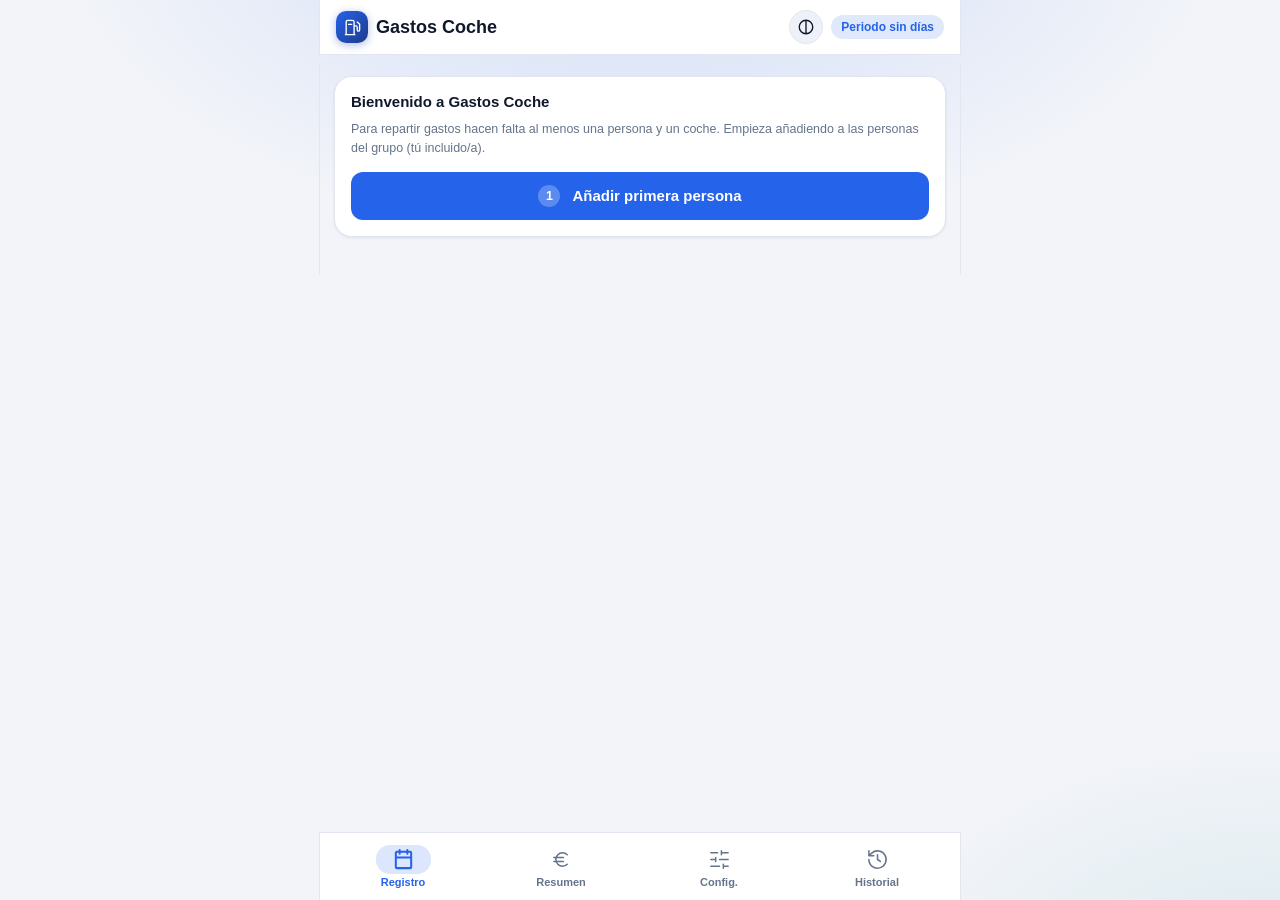
==== commit ac1e7df9: "Modo simplificado de deudas, compartir en tabla, iconos SVG, copia y CSV - Ajuste "Cómo se calculan " ====
--- a/index.html
+++ b/index.html
@@ -24,19 +24,19 @@
 
 <header class="app-header">
   <div class="app-header-title">
-    <span class="app-logo" aria-hidden="true">⛽</span>
+    <span class="app-logo" aria-hidden="true"><i data-icon="fuel"></i></span>
     <h1>Gastos Coche</h1>
   </div>
   <div class="app-header-actions">
-    <button type="button" id="lockNowBtn" class="icon-btn lock-now-btn hidden" aria-label="Bloquear la app" title="Bloquear ahora">🔒</button>
-    <button type="button" id="themeToggleBtn" class="theme-toggle-btn" aria-label="Cambiar tema">🌓</button>
+    <button type="button" id="lockNowBtn" class="icon-btn lock-now-btn hidden" aria-label="Bloquear la app" title="Bloquear ahora"><i data-icon="lock"></i></button>
+    <button type="button" id="themeToggleBtn" class="theme-toggle-btn" aria-label="Cambiar tema"><i data-icon="contrast"></i></button>
     <div class="period-badge" id="periodLabel">Periodo actual</div>
   </div>
 </header>
 
 <div id="iosInstallBanner" class="ios-banner hidden">
-  <span>Instala esta app: toca <strong>Compartir</strong> <span aria-hidden="true">⬆️</span> y luego <strong>&quot;Añadir a pantalla de inicio&quot;</strong>.</span>
-  <button type="button" id="iosInstallDismiss" class="icon-btn" aria-label="Cerrar aviso">✕</button>
+  <span>Instala esta app: toca <strong>Compartir</strong> <i data-icon="share" class="icon-inline"></i> y luego <strong>&quot;Añadir a pantalla de inicio&quot;</strong>.</span>
+  <button type="button" id="iosInstallDismiss" class="icon-btn" aria-label="Cerrar aviso"><i data-icon="x"></i></button>
 </div>
 
 <div id="updateBanner" class="ios-banner update-banner hidden">
@@ -44,14 +44,30 @@
   <button type="button" id="updateReloadBtn" class="btn btn-sm btn-primary">Actualizar</button>
 </div>
 
+<div id="backupBanner" class="ios-banner update-banner backup-banner hidden">
+  <span id="backupBannerText"></span>
+  <div class="row-inline">
+    <button type="button" id="backupNowBtn" class="btn btn-sm btn-primary">Exportar</button>
+    <button type="button" id="backupLaterBtn" class="icon-btn" aria-label="Recordar más tarde"><i data-icon="x"></i></button>
+  </div>
+</div>
+
 <main id="mainContent">
 
   <!-- ===================== REGISTRO ===================== -->
   <section id="tab-registro" class="tab-panel active" data-tab-panel="registro">
 
     <div id="onboardingCard" class="card onboarding-card hidden">
-      <h2>👋 Bienvenido a Gastos Coche</h2>
+      <h2>Bienvenido a Gastos Coche</h2>
       <div id="onboardingSteps"></div>
+    </div>
+
+    <div id="closeReminderCard" class="card close-reminder-card hidden">
+      <p id="closeReminderText" style="margin:0 0 10px;"></p>
+      <div class="row-inline">
+        <button type="button" id="closeReminderGoBtn" class="btn btn-primary btn-sm">Ver resumen</button>
+        <button type="button" id="closeReminderLaterBtn" class="btn btn-secondary btn-sm">Más tarde</button>
+      </div>
     </div>
 
     <div id="registroDashboard" class="summary-hero"></div>
@@ -71,7 +87,7 @@
         <button type="button" id="addCustomDateBtn" class="btn btn-secondary">+ Añadir fecha</button>
       </div>
 
-      <button type="button" id="toggleMultiSelectBtn" class="btn btn-secondary btn-block mt-8">☑️ Seleccionar varios días para el mismo trayecto</button>
+      <button type="button" id="toggleMultiSelectBtn" class="btn btn-secondary btn-block mt-8"><i data-icon="check-square"></i> Seleccionar varios días para el mismo trayecto</button>
 
       <div id="multiSelectBar" class="multi-select-bar hidden">
         <span id="multiSelectCount">0 días seleccionados</span>
@@ -81,7 +97,7 @@
         </div>
       </div>
 
-      <button type="button" id="copyPrevWeekBtn" class="btn btn-secondary btn-block mt-8">📋 Copiar trayectos de la semana pasada</button>
+      <button type="button" id="copyPrevWeekBtn" class="btn btn-secondary btn-block mt-8"><i data-icon="copy"></i> Copiar trayectos de la semana pasada</button>
     </div>
 
     <div id="dayList" class="day-list">
@@ -108,6 +124,7 @@
       </div>
       <div id="peopleList" class="item-list"></div>
       <p id="peopleEmptyState" class="empty-state hidden">Añade a las personas del grupo.</p>
+      <div id="archivedPeople" class="hidden"></div>
     </div>
 
     <div class="card">
@@ -117,6 +134,7 @@
       </div>
       <div id="carsList" class="item-list"></div>
       <p id="carsEmptyState" class="empty-state hidden">Añade personas primero y luego los coches del grupo.</p>
+      <div id="archivedCars" class="hidden"></div>
     </div>
 
     <div class="card">
@@ -130,6 +148,16 @@
 
     <div class="card">
       <div class="card-header-row">
+        <h2>Repostajes</h2>
+        <button type="button" class="btn btn-primary btn-sm" id="addRefuelBtn">+ Añadir</button>
+      </div>
+      <div id="refuelsList" class="item-list"></div>
+      <p id="refuelsEmptyState" class="empty-state hidden">Apunta el ticket de la gasolinera (litros e importe) y el coche usará ese precio real en los trayectos nuevos.</p>
+      <div id="realConsumption" class="hidden"></div>
+    </div>
+
+    <div class="card">
+      <div class="card-header-row">
         <h2>Trayectos guardados</h2>
         <button type="button" class="btn btn-primary btn-sm" id="addSavedTripBtn">+ Añadir</button>
       </div>
@@ -144,6 +172,23 @@
         <span>El conductor paga su parte de cada trayecto</span>
       </label>
       <p class="hint">Si lo desactivas, el conductor no paga cuando también marcas que iba en el coche: solo pagan los demás pasajeros.</p>
+      <label class="field" style="margin-top:12px;">
+        <span>Cómo se calculan las deudas</span>
+        <select id="settleModeSelect" class="input">
+          <option value="pairwise">Persona a persona</option>
+          <option value="simplified">Simplificado (menos pagos)</option>
+        </select>
+      </label>
+      <p class="hint">Simplificado compensa las deudas cruzadas: si A debe a B y B debe a C, A le paga directamente a C y B no tiene que pagar nada.</p>
+      <label class="field" style="margin-top:12px;">
+        <span>Recordar cerrar el periodo tras</span>
+        <select id="closeReminderSelect" class="input">
+          <option value="7">1 semana</option>
+          <option value="14">2 semanas</option>
+          <option value="30">1 mes</option>
+          <option value="0">No recordar</option>
+        </select>
+      </label>
     </div>
 
     <div class="card">
@@ -154,9 +199,10 @@
     <div class="card">
       <h2>Datos</h2>
       <p class="hint">Todo se guarda solo en este dispositivo. Exporta una copia de seguridad de vez en cuando.</p>
+      <p class="hint" id="lastBackupInfo"></p>
       <div class="row-inline wrap">
-        <button type="button" class="btn btn-secondary" id="exportDataBtn">⬇️ Exportar JSON</button>
-        <button type="button" class="btn btn-secondary" id="importDataBtn">⬆️ Importar JSON</button>
+        <button type="button" class="btn btn-secondary" id="exportDataBtn"><i data-icon="download"></i> Exportar JSON</button>
+        <button type="button" class="btn btn-secondary" id="importDataBtn"><i data-icon="upload"></i> Importar JSON</button>
         <input type="file" id="importFileInput" accept="application/json" class="hidden">
       </div>
       <button type="button" class="btn btn-danger" id="resetDataBtn">Borrar todos los datos</button>
@@ -166,7 +212,8 @@
   <!-- ===================== HISTORIAL ===================== -->
   <section id="tab-historial" class="tab-panel" data-tab-panel="historial">
     <div id="historyAggregate" class="hidden"></div>
-    <button type="button" id="clearHistoryBtn" class="btn btn-danger hidden">🗑 Borrar todo el historial</button>
+    <button type="button" id="exportHistoryCsvBtn" class="btn btn-secondary btn-block hidden"><i data-icon="table"></i> Exportar historial a CSV</button>
+    <button type="button" id="clearHistoryBtn" class="btn btn-danger hidden"><i data-icon="trash"></i> Borrar todo el historial</button>
     <h2 id="historyListHeading" class="section-heading hidden">Periodos cerrados</h2>
     <div id="historyList" class="history-list"></div>
     <p id="historyEmptyState" class="empty-state hidden">Aún no has cerrado ningún periodo. Cuando lo hagas desde &quot;Resumen&quot;, aparecerá aquí.</p>
@@ -176,16 +223,16 @@
 
 <nav class="tabbar" id="tabbar">
   <button type="button" class="tab-btn active" data-tab="registro">
-    <span class="tab-icon" aria-hidden="true">📅</span><span>Registro</span>
+    <span class="tab-icon" aria-hidden="true"><i data-icon="calendar"></i></span><span>Registro</span>
   </button>
   <button type="button" class="tab-btn" data-tab="resumen">
-    <span class="tab-icon" aria-hidden="true">💶</span><span>Resumen</span>
+    <span class="tab-icon" aria-hidden="true"><i data-icon="euro"></i></span><span>Resumen</span>
   </button>
   <button type="button" class="tab-btn" data-tab="config">
-    <span class="tab-icon" aria-hidden="true">⚙️</span><span>Config.</span>
+    <span class="tab-icon" aria-hidden="true"><i data-icon="sliders"></i></span><span>Config.</span>
   </button>
   <button type="button" class="tab-btn" data-tab="historial">
-    <span class="tab-icon" aria-hidden="true">🗂️</span><span>Historial</span>
+    <span class="tab-icon" aria-hidden="true"><i data-icon="history"></i></span><span>Historial</span>
   </button>
 </nav>
 
@@ -194,7 +241,7 @@
   <div class="modal-box" role="dialog" aria-modal="true" aria-labelledby="modalTitle">
     <div class="modal-header">
       <h2 id="modalTitle"></h2>
-      <button type="button" class="icon-btn" id="modalClose" aria-label="Cerrar">✕</button>
+      <button type="button" class="icon-btn" id="modalClose" aria-label="Cerrar"><i data-icon="x"></i></button>
     </div>
     <div class="modal-body" id="modalBody"></div>
   </div>
@@ -208,7 +255,7 @@
 <!-- Pantalla de bloqueo (solo si hay un PIN activado en Configuración) -->
 <div id="lockScreen" class="lock-screen hidden">
   <div class="lock-box">
-    <div class="lock-icon" aria-hidden="true">🔒</div>
+    <div class="lock-icon" aria-hidden="true"><i data-icon="lock"></i></div>
     <h2>App bloqueada</h2>
     <p class="hint">Introduce el PIN para continuar.</p>
     <input type="password" id="lockPinInput" class="input lock-pin-input" inputmode="numeric" pattern="[0-9]*" maxlength="4" autocomplete="off" placeholder="••••">
@@ -217,6 +264,17 @@
   </div>
 </div>
 
+<!-- Scripts clásicos (comparten ámbito global), en orden de dependencia:
+     app.js va el último porque arranca la app. -->
+<script src="js/icons.js"></script>
+<script src="js/utils.js"></script>
+<script src="js/state.js"></script>
+<script src="js/ui.js"></script>
+<script src="js/calc.js"></script>
+<script src="js/registro.js"></script>
+<script src="js/resumen.js"></script>
+<script src="js/historial.js"></script>
+<script src="js/config.js"></script>
 <script src="js/app.js"></script>
 </body>
 </html>
--- a/css/styles.css
+++ b/css/styles.css
@@ -20,7 +20,7 @@
 }
 
 /* Modo oscuro automático (sigue al sistema) cuando el usuario no ha elegido
-   uno explícitamente con el botón 🌓 del encabezado. */
+   uno explícitamente con el botón del icono de tema del encabezado. */
 @media (prefers-color-scheme: dark) {
   :root:not([data-theme="light"]) {
     --bg: #0a0f1c;
@@ -193,6 +193,9 @@
   justify-content: space-between;
 }
 .update-banner .btn { flex-shrink: 0; }
+.backup-banner { background: #92400e; }
+.backup-banner .row-inline { flex-shrink: 0; align-items: center; }
+.backup-banner .icon-btn { color: #fff; }
 
 /* ===================== Main / layout ===================== */
 main { padding: 12px 14px 24px; max-width: 640px; margin: 0 auto; }
@@ -391,6 +394,35 @@
 .item-row-sub { font-size: 12.5px; color: var(--text-muted); margin-top: 2px; }
 .item-row-actions { display: flex; gap: 2px; flex-shrink: 0; }
 
+/* Personas y coches eliminados (archivados) */
+.archived-tag {
+  display: inline-block;
+  font-size: 10.5px;
+  font-weight: 700;
+  text-transform: uppercase;
+  letter-spacing: 0.03em;
+  color: var(--text-muted);
+  background: var(--bg-inset);
+  border: 1px solid var(--border);
+  border-radius: 999px;
+  padding: 1px 7px;
+  margin-left: 4px;
+  vertical-align: middle;
+}
+.archived-section { margin-top: 12px; }
+
+.close-reminder-card { border-left: 4px solid var(--accent); font-size: 14px; }
+
+.subheading { font-size: 13.5px; font-weight: 700; color: var(--text-muted); margin: 16px 0 8px; }
+.archived-section summary {
+  cursor: pointer;
+  font-size: 13.5px;
+  font-weight: 600;
+  color: var(--text-muted);
+  padding: 4px 0;
+}
+.archived-section .item-row { opacity: 0.8; }
+
 .empty-state {
   font-size: 13.5px;
   color: var(--text-muted);
@@ -498,7 +530,7 @@
 .summary-item-value { font-weight: 700; font-size: 14.5px; white-space: nowrap; }
 
 .summary-item-bar { flex-direction: column; align-items: stretch; gap: 0; }
-.summary-item-row { display: flex; align-items: center; justify-content: space-between; gap: 10px; }
+.summary-item-row { flex: 1; display: flex; align-items: center; justify-content: space-between; gap: 10px; }
 .person-bar-track { height: 6px; background: var(--bg-elevated); border-radius: 999px; margin-top: 8px; overflow: hidden; }
 .person-bar-fill { height: 100%; border-radius: 999px; background: linear-gradient(90deg, var(--primary), var(--accent)); }
 
@@ -804,3 +836,63 @@
   40%, 60% { transform: translateX(8px); }
 }
 .lock-box.shake { animation: lockShake 0.4s; }
+
+/* ===================== Iconos (SVG de trazo fino) ===================== */
+.icon {
+  width: 1.2em;
+  height: 1.2em;
+  fill: none;
+  stroke: currentColor;
+  stroke-width: 1.8;
+  stroke-linecap: round;
+  stroke-linejoin: round;
+  flex-shrink: 0;
+}
+button > i, .app-logo > i, .tab-icon > i, .lock-icon > i { display: inline-flex; font-style: normal; }
+.icon-inline { display: inline-flex; font-style: normal; vertical-align: -0.2em; }
+
+.btn { display: inline-flex; align-items: center; justify-content: center; gap: 8px; }
+.btn .icon { width: 18px; height: 18px; }
+
+.app-logo {
+  display: grid;
+  place-items: center;
+  width: 32px;
+  height: 32px;
+  border-radius: 10px;
+  color: #fff;
+  background: linear-gradient(135deg, var(--primary), #1e3a8a);
+  box-shadow: 0 2px 8px rgba(30, 64, 175, 0.35);
+}
+.app-logo .icon { width: 19px; height: 19px; stroke-width: 1.7; }
+
+.theme-toggle-btn .icon, .lock-now-btn .icon { width: 18px; height: 18px; }
+.icon-btn .icon { width: 19px; height: 19px; }
+.tab-btn .tab-icon { display: inline-flex; }
+.tab-btn .tab-icon .icon { width: 23px; height: 23px; stroke-width: 1.6; }
+.lock-icon { color: var(--primary); display: flex; justify-content: center; }
+.lock-icon .icon { width: 40px; height: 40px; stroke-width: 1.5; }
+
+.item-row-title .icon, .trip-row-car .icon, .summary-item-name .icon, .wizard-option-title .icon, .field-toggle .icon {
+  width: 16px; height: 16px; margin-right: 4px; vertical-align: -0.2em; color: var(--text-muted);
+}
+.dashboard-stale-notice .icon { width: 15px; height: 15px; margin-right: 6px; vertical-align: -0.2em; color: #fbbf24; }
+.empty-state .icon { width: 18px; height: 18px; margin-right: 6px; vertical-align: -0.25em; color: var(--primary); }
+
+.step-num {
+  display: inline-grid;
+  place-items: center;
+  width: 22px;
+  height: 22px;
+  margin-right: 4px;
+  border-radius: 50%;
+  background: rgba(255, 255, 255, 0.25);
+  font-size: 12.5px;
+  font-weight: 700;
+}
+
+/* Pestaña activa: píldora suave detrás del icono. */
+.tab-btn .tab-icon { padding: 3px 16px; border-radius: 14px; transition: background-color 0.2s ease, transform 0.2s ease; }
+.tab-btn.active .tab-icon { background: color-mix(in srgb, var(--primary) 16%, transparent); transform: none; }
+.tab-btn.active .tab-icon .icon { stroke-width: 2.1; }
+#exportHistoryCsvBtn { margin-bottom: 0; }
